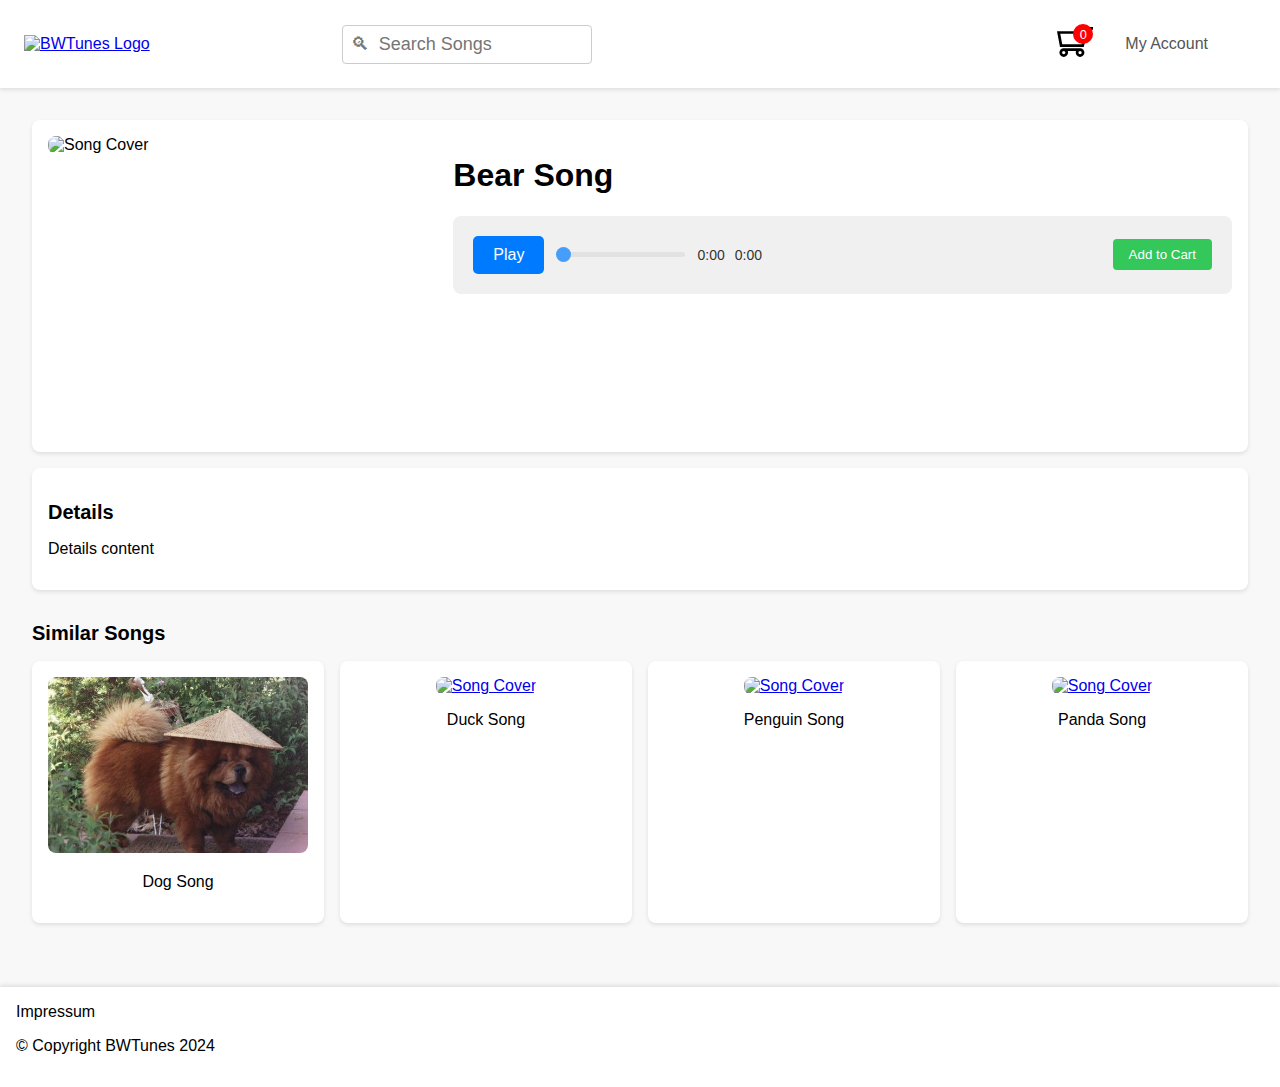
==== pages/bear-song.html @ 96baf21c "Merge pull request #13 from 1curafu/develop" ====
<!DOCTYPE html>
<html lang="en">
<head>
    <meta charset="UTF-8">
    <meta name="viewport" content="width=device-width, initial-scale=1.0">
    <meta name="description" content="Main page">
    <title>BWTunes</title>
    <link rel="stylesheet" href="/styles/main.css">
</head>

<body>
    
    <nav class="navbar">
        <div class="navbar-left">
            <a href="index.html"><img src="/images/BWTunes Logo.png" alt="BWTunes Logo" class="logo"></a>
            <div class="search-container">
                <input type="text" id="search-bar" placeholder="🔍︎  Search Songs" class="search-bar">
                <div id="search-results" class="search-results"></div>
            </div>
        </div>
        <div class="navbar-right">
            <div class="notifications">
                <a class="cartbutton" href="/pages/shopping-cart.html">
                    <img src="/images/shopping-cart.svg" alt="Shopping Cart" class="shopping-cart">
                    <span class="notification-count">0</span>
                </a>
            </div>
            <div class="account">
                <a href="/pages/profile.html">My Account</a>
            </div>
        </div>
    </nav>

    <main class="main-content">
        <div class="song-detail">
            <div class="song-cover">
                <img src="/images/bear.avif" alt="Song Cover" class="cover-image-bear">
            </div>
            <div class="song-info">
                <h1 class="song-title">Bear Song</h1>
                <div class="song-actions">
                    <div class="audio-player">
                        <button class="play-pause">Play</button>
                        <audio id="demoSound" src="/music/music-bear.mp3" preload="metadata"></audio>
                        <input type="range" class="seek-bar" value="0" min="0" max="100">
                        <span class="current-time">0:00</span>
                        <span class="duration">0:00</span>
                    </div>
                    <button id="add-to-cart" class="cart-button">Add to Cart</button>
                </div>
            </div>
        </div>
       
        <div class="song-details">
            <h2>Details</h2>
            <p>Details content</p>
        </div>

        <div class="similar-songs">
            <h2>Similar Songs</h2>
            <div class="song-grid">
                <div class="song-item">
                    <a href="/index.html" ><img src="/images/chinesedog.jpg" alt="Song Cover" class="cover-image"></a>
                    <p>Dog Song</p>
                </div>
                <div class="song-item">
                    <a href="#"><img src="/images/duck.webp" alt="Song Cover" class="cover-image"></a>
                    <p>Duck Song</p>
                </div>
                <div class="song-item">
                   <a href="#"><img src="/images/penguin.webp" alt="Song Cover" class="cover-image"></a>
                    <p>Penguin Song</p>
                </div>
                <div class="song-item">
                   <a href="#"><img src="/images/panda.jpg" alt="Song Cover" class="cover-image"></a>
                    <p>Panda Song</p>
                </div>
            </div>
        </div>
    </main>

    <footer class="footer">
        <a href="pages/impressum.html" target="_blank">Impressum</a>
        <p>© Copyright BWTunes 2024</p>
    </footer>
<script src="/scripts/cart.js"></script> 
<script src="/scripts/script.js"></script>
---- styles/main.css ----
body {
    background-color: #f8f8f8;
    font-family: Arial, sans-serif;
    margin: 0;
    padding: 0;
}

.navbar {
    background-color: #fff;
    box-shadow: 0 2px 4px rgba(0, 0, 0, 0.1);
    display: flex;
    justify-content: space-between;
    padding: 1.5rem;
    align-items: center;
}

.navbar-left {
    display: flex;
    align-items: center;
}

.logo {
    height: 80px;
    width: 80px;
    transition: 0.9s;
}

.logo:hover {
    transform:scale(1.4);
}

.search-bar {
    margin-left: 12rem;
    padding: 0.5rem;
    border: 1px solid #ccc;
    border-radius: 4px;
    transition: 0.7s;
    font-size: large;
}

.search-bar:hover {
    transform:scale(1.1);
}

.navbar-right {
    display: flex;
    align-items: center;
}

.notifications {
    position: relative;
    transition: 0.9s;
}

.notifications:hover {
    transform: scale(1.2);
}

.icon {
    height: 24px;
    width: 24px;
}

.notification-count {
    position: absolute;
    top: -4px;
    right: -8px;
    background-color: red;
    color: white;
    border-radius: 50%;
    padding: 2px 6px;
    font-size: 10px;
}

.account {
    margin-left: 2rem;
    transition:0.9s;
    margin-right: 3rem;
    transition: 0.9s;
}

.account a {
    text-decoration: none;
    color: #555;
}


.account:hover {
    color:lightskyblue;
    transform:scale(1.2);
}

.main-content {
    padding: 2rem;
}

.song-detail {
    display: flex;
    background-color: #fff;
    box-shadow: 0 2px 4px rgba(0, 0, 0, 0.1);
    border-radius: 8px;
    padding: 1rem;
    margin-bottom: 1rem;
}

.song-cover {
    flex: 1;
    width: 300px;
    height: 300px;
}

.cover-image {
    border-radius: 8px;
    width: 100%;
    height: auto;
}

.cover-image-bear {
    border-radius: 8px;
    width: auto;
    height: 100%;
}

.song-info {
    flex: 2;
    margin-left: 1rem;
}

.cart-button {
    padding: 0.5rem 1rem;
    border: none;
    border-radius: 4px;
    color: #fff;
    cursor: pointer;
}

.demo-button {
    background-color: #007aff;
    transition:0.9s;
}

.demo-button:hover {
    transform: scale(1.2);
}

.cart-button {
    background-color: #34c759;
    transition: 0.9s;
}

.cart-button:hover {
    transform: scale(1.2);    
}


.song-details {
    background-color: #fff;
    box-shadow: 0 2px 4px rgba(0, 0, 0, 0.1);
    border-radius: 8px;
    padding: 1rem;
    margin-top: 1rem;
}

.song-details h2 {
    font-size: 20px;
    margin-bottom: 0.5rem;
}

.similar-songs {
    margin-top: 2rem;
}

.similar-songs h2 {
    font-size: 20px;
    margin-bottom: 1rem;
}

.song-grid {
    display: grid;
    grid-template-columns: repeat(4, 1fr);
    gap: 1rem;
}

.song-item {
    background-color: #fff;
    box-shadow: 0 2px 4px rgba(0, 0, 0, 0.1);
    border-radius: 8px;
    padding: 1rem;
    text-align: center;
    transition: 0.9s;
}

.song-item:hover {
    transform: scale(1.1);
}

.footer {
    background-color: #fff;
    box-shadow: 0 -2px 4px rgba(0, 0, 0, 0.1);
    text-align: left;
    padding: 1rem;
    margin-top: 2rem;
}

.footer a {
    text-decoration: none;
    color: inherit;
}

.footer a:hover {
    color:lightskyblue;
}

.cartbutton{
    color: inherit; 
    transition: 0.4s;
}

.cartbutton:hover{
    color:lightskyblue;
}



.song-actions {
    display: flex;
    justify-content: space-between;
    align-items: center;
    padding: 20px;
    background-color: #f0f0f0;
    border-radius: 8px;
    margin-top: 20px;
}


.audio-player {
    display: flex;
    align-items: center;
    gap: 10px;
}


.play-pause {
    padding: 10px 20px;
    background-color: #007bff;
    color: white;
    border: none;
    border-radius: 5px;
    cursor: pointer;
    font-size: 16px;
}

.play-pause:hover {
    background-color: #0056b3;
}


.seek-bar {
    -webkit-appearance: none;
    width: 100%;
    height: 5px;
    border-radius: 5px;
    background: #ddd;
    outline: none;
    opacity: 0.7;
    -webkit-transition: .2s;
    transition: opacity .2s;
}

.seek-bar:hover {
    opacity: 1;
}


.current-time, .duration {
    font-size: 14px;
    color: #333;
}


.seek-bar::-webkit-slider-thumb {
    -webkit-appearance: none;
    appearance: none;
    width: 15px;
    height: 15px;
    border-radius: 50%;
    background: #007bff;
    cursor: pointer;
}

.seek-bar::-moz-range-thumb {
    width: 15px;
    height: 15px;
    border-radius: 50%;
    background: #007bff;
    cursor: pointer;
}

.shopping-cart {
    width: 36px;
    height: 36px;
}

.notification-count {
    position: absolute;
    top: 0;
    right: 0;
    background: red;
    color: white;
    border-radius: 50%;
    padding: 0.2em 0.5em;
    font-size: 0.8em;
    transition: transform 0.3s ease-in-out;
}
.notification-count.bump {
    transform: scale(1.3);
}
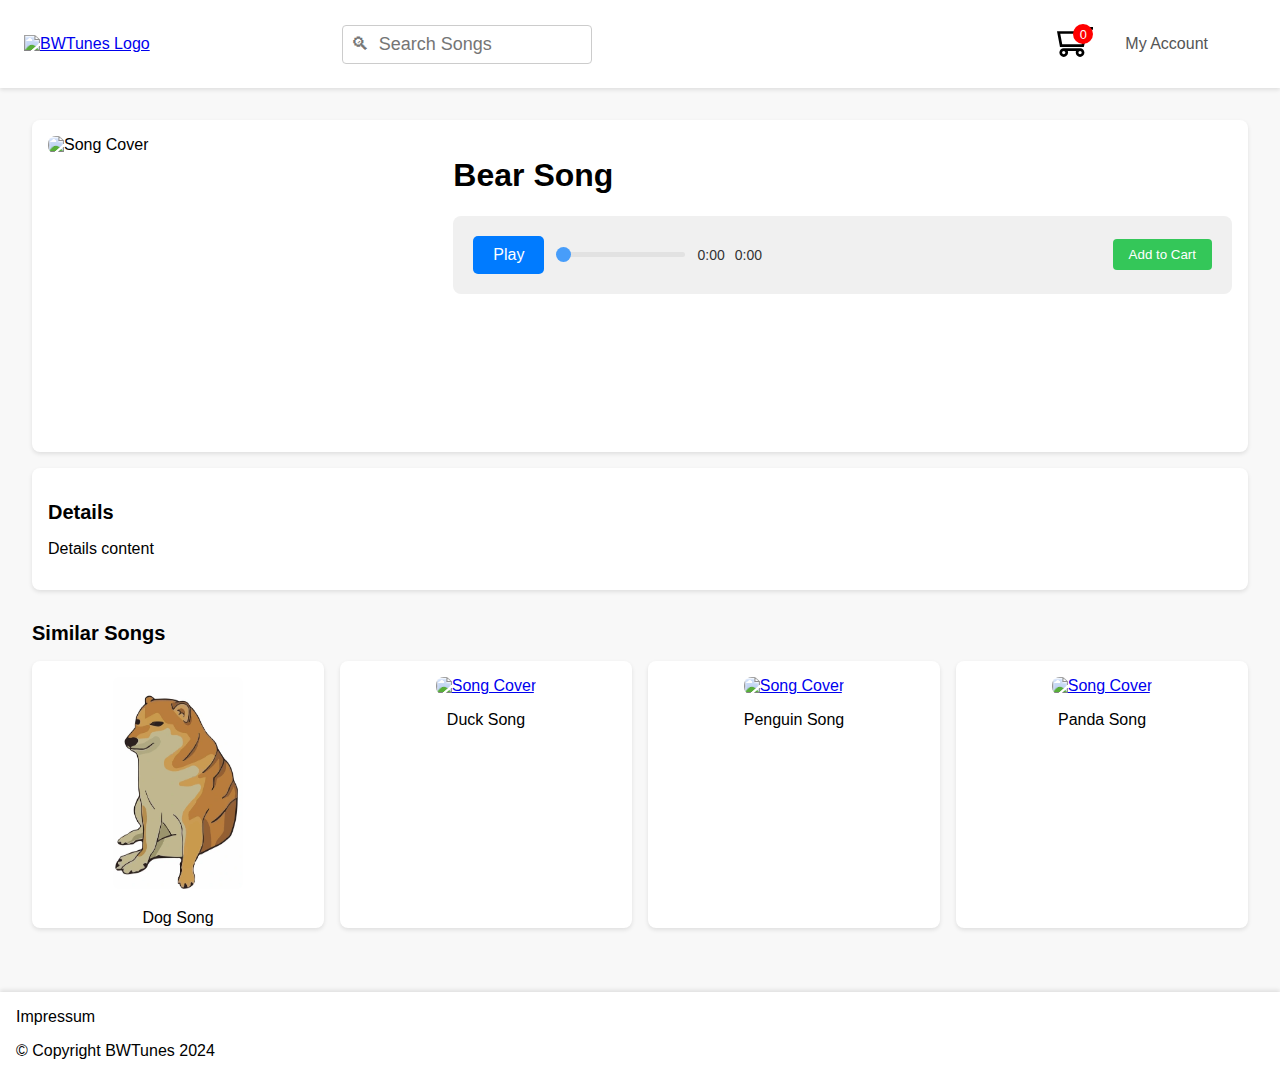
==== commit db128d7e: "fixed bear page and changed dog image" ====
--- a/pages/bear-song.html
+++ b/pages/bear-song.html
@@ -12,7 +12,7 @@
     
     <nav class="navbar">
         <div class="navbar-left">
-            <a href="index.html"><img src="/images/BWTunes Logo.png" alt="BWTunes Logo" class="logo"></a>
+            <a href="/pages/bear-song.html"><img src="/images/BWTunes Logo.png" alt="BWTunes Logo" class="logo"></a>
             <div class="search-container">
                 <input type="text" id="search-bar" placeholder="🔍︎  Search Songs" class="search-bar">
                 <div id="search-results" class="search-results"></div>
@@ -60,7 +60,7 @@
             <h2>Similar Songs</h2>
             <div class="song-grid">
                 <div class="song-item">
-                    <a href="/index.html" ><img src="/images/chinesedog.jpg" alt="Song Cover" class="cover-image"></a>
+                    <a href="/index.html" ><img src="/images/doge.webp" alt="Song Cover" class="cover-image"></a>
                     <p>Dog Song</p>
                 </div>
                 <div class="song-item">
--- a/styles/main.css
+++ b/styles/main.css
@@ -111,8 +111,8 @@
 
 .cover-image {
     border-radius: 8px;
-    width: 100%;
-    height: auto;
+    width: 50%;
+    height: 90%;
 }
 
 .cover-image-bear {
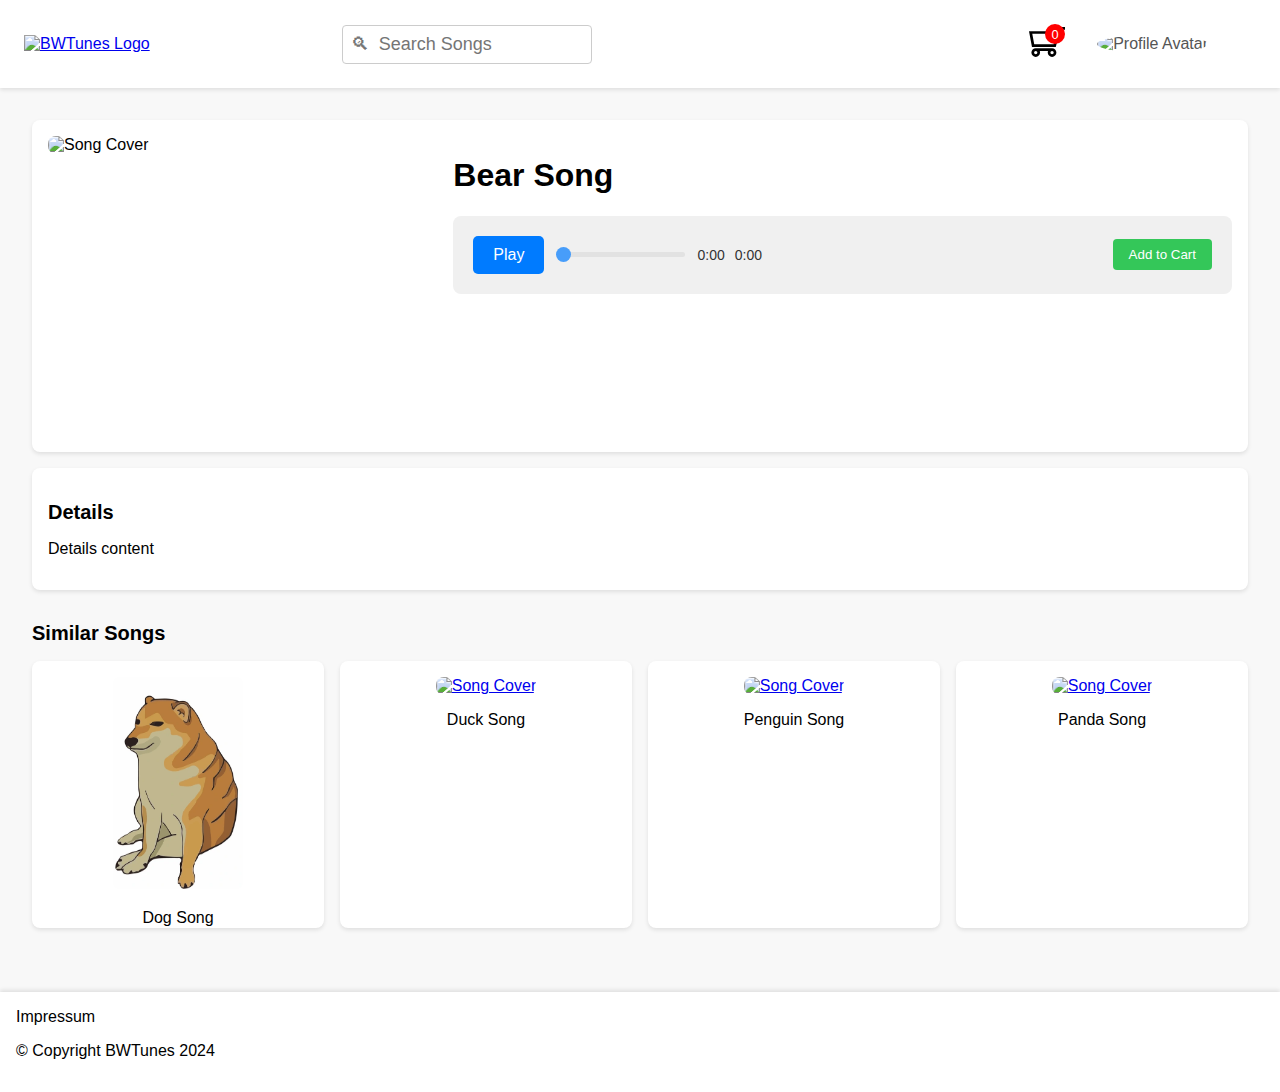
==== commit 16a67602: "Added avatar instead of text account" ====
--- a/pages/bear-song.html
+++ b/pages/bear-song.html
@@ -3,7 +3,7 @@
 <head>
     <meta charset="UTF-8">
     <meta name="viewport" content="width=device-width, initial-scale=1.0">
-    <meta name="description" content="Main page">
+    <meta name="description" content="Bear page">
     <title>BWTunes</title>
     <link rel="stylesheet" href="/styles/main.css">
 </head>
@@ -12,7 +12,7 @@
     
     <nav class="navbar">
         <div class="navbar-left">
-            <a href="/pages/bear-song.html"><img src="/images/BWTunes Logo.png" alt="BWTunes Logo" class="logo"></a>
+            <a href="../index.html"><img src="/images/BWTunes Logo.png" alt="BWTunes Logo" class="logo"></a>
             <div class="search-container">
                 <input type="text" id="search-bar" placeholder="🔍︎  Search Songs" class="search-bar">
                 <div id="search-results" class="search-results"></div>
@@ -26,7 +26,9 @@
                 </a>
             </div>
             <div class="account">
-                <a href="/pages/profile.html">My Account</a>
+                <a href="/pages/profile.html">
+                    <img id="navbar-avatar" src="/images/default-avatar.png" alt="Profile Avatar" class="avatar">
+                </a>
             </div>
         </div>
     </nav>
@@ -64,15 +66,15 @@
                     <p>Dog Song</p>
                 </div>
                 <div class="song-item">
-                    <a href="#"><img src="/images/duck.webp" alt="Song Cover" class="cover-image"></a>
+                    <a href="/pages/duck-song.html"><img src="/images/duck.webp" alt="Song Cover" class="cover-image"></a>
                     <p>Duck Song</p>
                 </div>
                 <div class="song-item">
-                   <a href="#"><img src="/images/penguin.webp" alt="Song Cover" class="cover-image"></a>
+                   <a href="/pages/penguin-song.html"><img src="/images/penguin.webp" alt="Song Cover" class="cover-image"></a>
                     <p>Penguin Song</p>
                 </div>
                 <div class="song-item">
-                   <a href="#"><img src="/images/panda.jpg" alt="Song Cover" class="cover-image"></a>
+                   <a href="/pages/panda-song.html"><img src="/images/panda.jpg" alt="Song Cover" class="cover-image"></a>
                     <p>Panda Song</p>
                 </div>
             </div>
@@ -80,7 +82,7 @@
     </main>
 
     <footer class="footer">
-        <a href="pages/impressum.html" target="_blank">Impressum</a>
+        <a href="/pages/impressum.html" target="_blank">Impressum</a>
         <p>© Copyright BWTunes 2024</p>
     </footer>
 <script src="/scripts/cart.js"></script> 
--- a/styles/main.css
+++ b/styles/main.css
@@ -314,4 +314,10 @@
 }
 .notification-count.bump {
     transform: scale(1.3);
-}+}
+
+#navbar-avatar {
+    height: 40px; /* Smaller size */
+    width: 40px; /* Maintain aspect ratio */
+    border-radius: 50%; /* Round frame */
+}
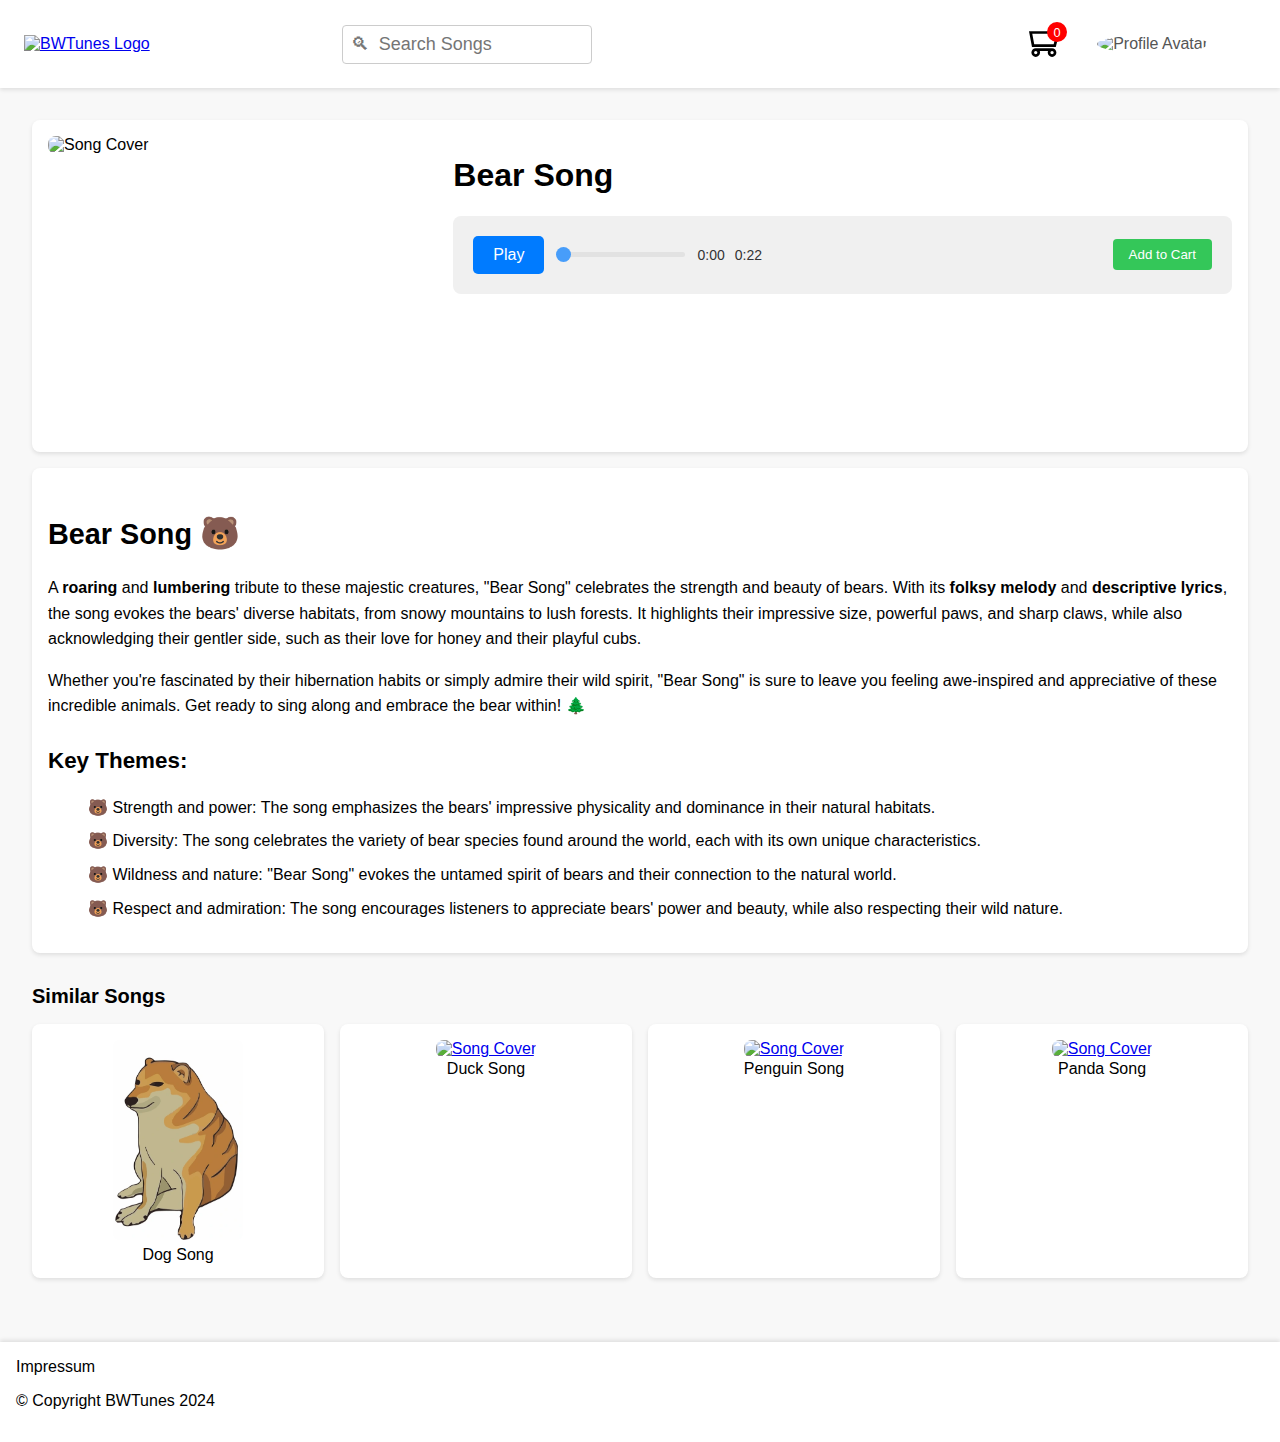
==== commit d25db1eb: "Updated database" ====
--- a/pages/bear-song.html
+++ b/pages/bear-song.html
@@ -54,9 +54,23 @@
         </div>
        
         <div class="song-details">
-            <h2>Details</h2>
-            <p>Details content</p>
+            <h2 class="song-title">Bear Song <span class="emoji">🐻</span></h2>
+            <p class="intro-text">
+                A <span class="highlight">roaring</span> and <span class="highlight">lumbering</span> tribute to these majestic creatures, "Bear Song" celebrates the strength and beauty of bears. With its <span class="highlight">folksy melody</span> and <span class="highlight">descriptive lyrics</span>, the song evokes the bears' diverse habitats, from snowy mountains to lush forests. It highlights their impressive size, powerful paws, and sharp claws, while also acknowledging their gentler side, such as their love for honey and their playful cubs. 
+            </p>
+            <p>
+                Whether you're fascinated by their hibernation habits or simply admire their wild spirit, "Bear Song" is sure to leave you feeling awe-inspired and appreciative of these incredible animals. Get ready to sing along and embrace the bear within! <span class="emoji">🌲</span> 
+            </p>
+        
+            <h3 class="bear-themes-heading">Key Themes:</h3>
+            <ul class="bear-key-themes">
+                <li>Strength and power: The song emphasizes the bears' impressive physicality and dominance in their natural habitats.</li>
+                <li>Diversity: The song celebrates the variety of bear species found around the world, each with its own unique characteristics.</li>
+                <li>Wildness and nature: "Bear Song" evokes the untamed spirit of bears and their connection to the natural world.</li>
+                <li>Respect and admiration: The song encourages listeners to appreciate bears' power and beauty, while also respecting their wild nature.</li>
+            </ul>
         </div>
+        
 
         <div class="similar-songs">
             <h2>Similar Songs</h2>
@@ -85,5 +99,7 @@
         <a href="/pages/impressum.html" target="_blank">Impressum</a>
         <p>© Copyright BWTunes 2024</p>
     </footer>
-<script src="/scripts/cart.js"></script> 
-<script src="/scripts/script.js"></script> +    <script src="/scripts/cart.js"></script> 
+    <script src="/scripts/script.js"></script> 
+</body>
+</html>--- a/styles/main.css
+++ b/styles/main.css
@@ -188,6 +188,9 @@
     padding: 1rem;
     text-align: center;
     transition: 0.9s;
+}
+.song-item p {
+    margin-top: 2px;
 }
 
 .song-item:hover {
@@ -303,8 +306,8 @@
 
 .notification-count {
     position: absolute;
-    top: 0;
-    right: 0;
+    top: -2px;
+    right: -2px;
     background: red;
     color: white;
     border-radius: 50%;
@@ -321,3 +324,75 @@
     width: 40px; /* Maintain aspect ratio */
     border-radius: 50%; /* Round frame */
 }
+
+.song-details {
+    /* Add your preferred styling here */
+    font-family: sans-serif;
+    line-height: 1.6;
+}
+
+.song-details h2 {
+    /* Style the song title */
+    font-size: 1.8rem;
+    margin-bottom: 1rem;
+}
+
+.song-details h3 {
+    /* Style the key themes heading */
+    font-size: 1.4rem;
+    margin-top: 1.5rem;
+    margin-bottom: 0.5rem;
+}
+
+.song-title .emoji {
+    font-size: 2rem; /* Make the emoji larger */
+}
+
+.intro-text .highlight {
+    font-weight: bold; /* Make certain words bold for emphasis */
+}
+
+.dog-key-themes li {
+    list-style: none; /* Remove default list styling */
+    margin-bottom: 0.5rem;
+}
+
+.panda-key-themes li {
+    list-style: none; /* Remove default list styling */
+    margin-bottom: 0.5rem;
+}
+
+.penguin-key-themes li {
+    list-style: none; /* Remove default list styling */
+    margin-bottom: 0.5rem;
+}
+
+.duck-key-themes li {
+    list-style: none; /* Remove default list styling */
+    margin-bottom: 0.5rem;
+}
+
+.bear-key-themes li {
+    list-style: none; /* Remove default list styling */
+    margin-bottom: 0.5rem;
+}
+
+.dog-key-themes li::before {
+    content: "🐾 "; /* Add a paw print before each list item */
+}
+
+.penguin-key-themes li::before {
+    content: "🐧 "; /* Add a penguin emoji before each list item */
+}
+
+.panda-key-themes li::before {
+    content: "🐼 "; /* Add a panda emoji before each list item */
+}
+
+.duck-key-themes li::before {
+    content: "🦆 "; /* Add a duck emoji before each list item */
+}
+
+.bear-key-themes li::before {
+    content: "🐻 "; /* Add a bear emoji before each list item */
+}
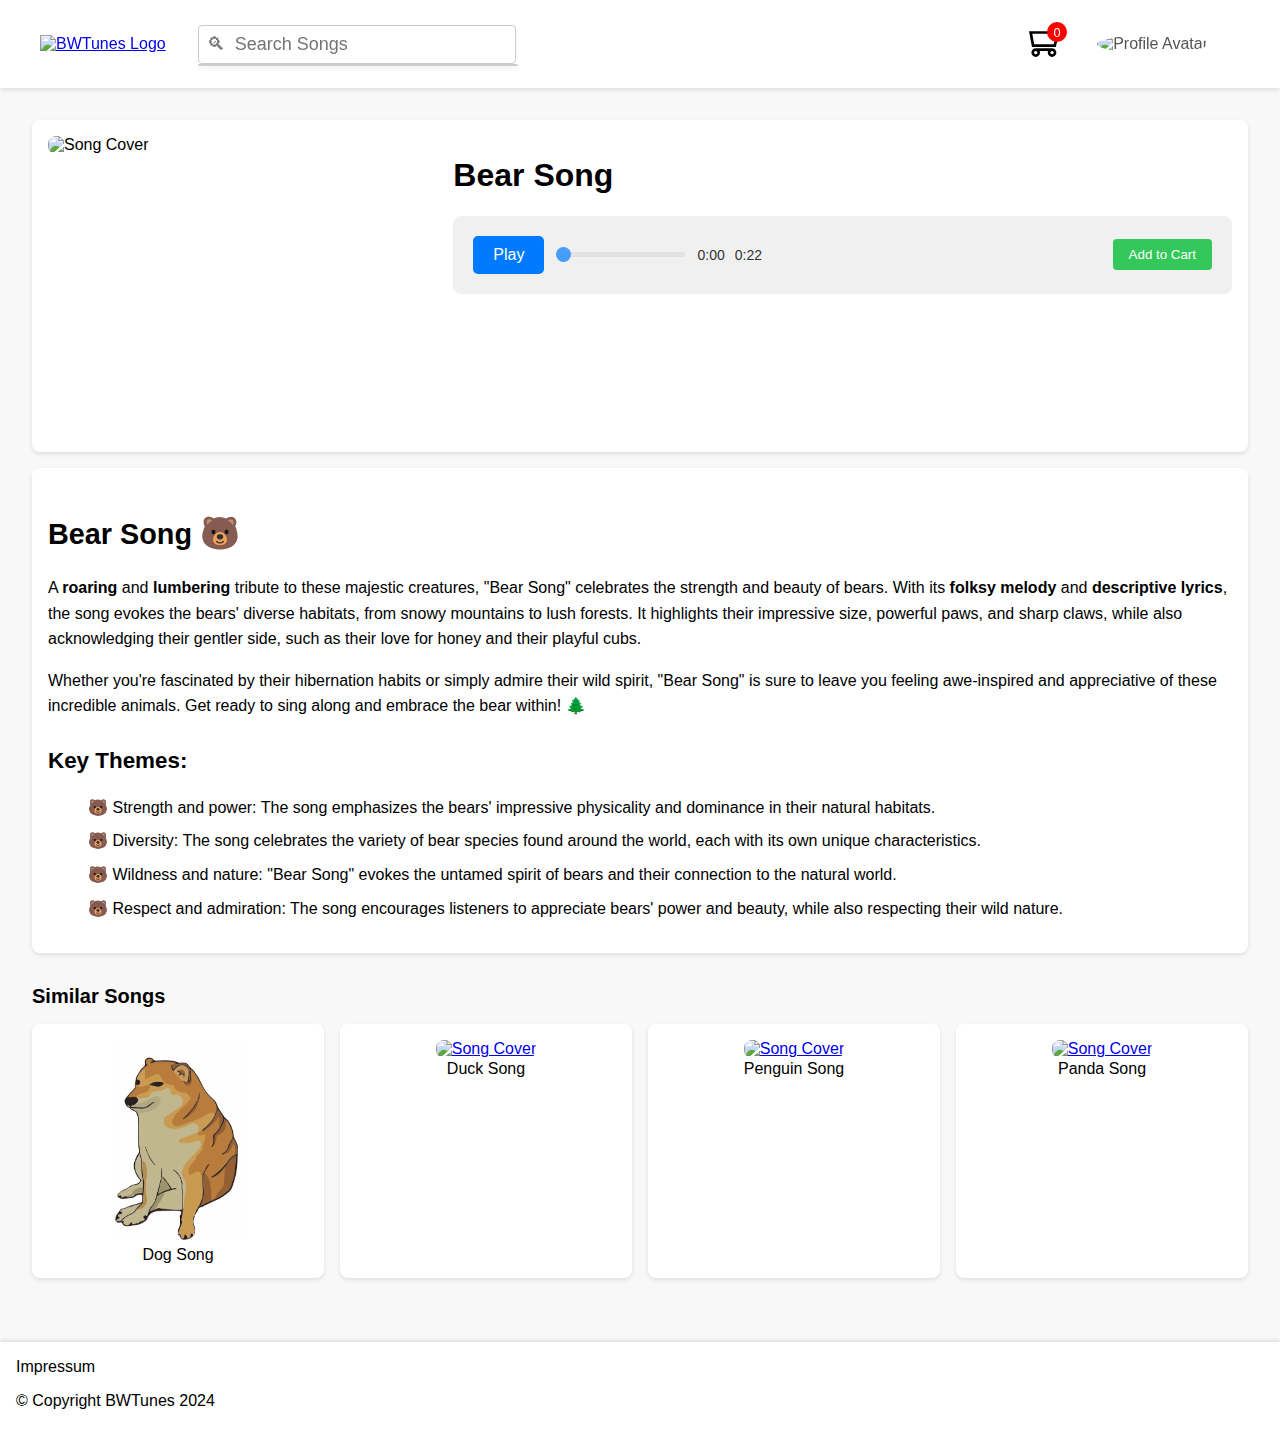
==== commit 71d80041: "Added favicon" ====
--- a/pages/bear-song.html
+++ b/pages/bear-song.html
@@ -6,6 +6,7 @@
     <meta name="description" content="Bear page">
     <title>BWTunes</title>
     <link rel="stylesheet" href="/styles/main.css">
+    <link rel="icon" href="/images/favicon.ico" type="image/x-icon">
 </head>
 
 <body>
@@ -99,7 +100,7 @@
         <a href="/pages/impressum.html" target="_blank">Impressum</a>
         <p>© Copyright BWTunes 2024</p>
     </footer>
-    <script src="/scripts/cart.js"></script> 
+    <script src="/scripts/search.js"></script> 
     <script src="/scripts/script.js"></script> 
 </body>
 </html>--- a/styles/main.css
+++ b/styles/main.css
@@ -12,6 +12,9 @@
     justify-content: space-between;
     padding: 1.5rem;
     align-items: center;
+    position: sticky;
+    z-index: 1000;
+    top:0;
 }
 
 .navbar-left {
@@ -23,6 +26,10 @@
     height: 80px;
     width: 80px;
     transition: 0.9s;
+    padding-left: 1rem;    /* would add this for style but we would have to fix the issue with the picture placement. the logo background shows that the box is bigger than the picture itself.
+    border-radius: 4px;
+    background-color: black;
+    */
 }
 
 .logo:hover {
@@ -30,16 +37,64 @@
 }
 
 .search-bar {
-    margin-left: 12rem;
     padding: 0.5rem;
     border: 1px solid #ccc;
     border-radius: 4px;
     transition: 0.7s;
     font-size: large;
+    width: 300px; /* Adjust width as needed */
 }
 
 .search-bar:hover {
     transform:scale(1.1);
+}
+
+.search-container {
+    position: relative;
+    margin-left: 2rem; /* Adjust margin as needed */
+}
+
+.search-results {
+    position: absolute;
+    top: 100%;
+    left: 0;
+    width: 100%;
+    max-height: 200px; /* Limit max height */
+    overflow-y: auto; /* Add scroll for overflow */
+    background-color: #fff;
+    border: 1px solid #ccc;
+    border-radius: 4px;
+    box-shadow: 0 2px 4px rgba(0, 0, 0, 0.1);
+    z-index: 1000;
+}
+
+.result-item {
+    display: flex;
+    align-items: center;
+    padding: 0.5rem;
+    cursor: pointer;
+    transition: background-color 0.3s;
+}
+
+.result-item:hover {
+    background-color: #f0f0f0;
+}
+
+.result-item img {
+    width: 50px;
+    height: 50px;
+    margin-right: 10px;
+    border-radius: 4px;
+}
+
+.result-item span {
+    font-size: 14px;
+}
+
+.no-results {
+    padding: 0.5rem;
+    text-align: center;
+    color: #888;
 }
 
 .navbar-right {
@@ -132,6 +187,8 @@
     border-radius: 4px;
     color: #fff;
     cursor: pointer;
+    background-color: #34c759;
+    transition: 0.9s;
 }
 
 .demo-button {
@@ -143,11 +200,6 @@
     transform: scale(1.2);
 }
 
-.cart-button {
-    background-color: #34c759;
-    transition: 0.9s;
-}
-
 .cart-button:hover {
     transform: scale(1.2);    
 }
@@ -159,11 +211,14 @@
     border-radius: 8px;
     padding: 1rem;
     margin-top: 1rem;
+    font-family: sans-serif;
+    line-height: 1.6;
 }
 
 .song-details h2 {
     font-size: 20px;
-    margin-bottom: 0.5rem;
+    font-size: 1.8rem;
+    margin-bottom: 1rem;
 }
 
 .similar-songs {
@@ -320,79 +375,66 @@
 }
 
 #navbar-avatar {
-    height: 40px; /* Smaller size */
-    width: 40px; /* Maintain aspect ratio */
-    border-radius: 50%; /* Round frame */
-}
-
-.song-details {
-    /* Add your preferred styling here */
-    font-family: sans-serif;
-    line-height: 1.6;
-}
-
-.song-details h2 {
-    /* Style the song title */
-    font-size: 1.8rem;
-    margin-bottom: 1rem;
+    height: 40px;
+    width: 40px; 
+    border-radius: 50%;
 }
 
 .song-details h3 {
-    /* Style the key themes heading */
     font-size: 1.4rem;
     margin-top: 1.5rem;
     margin-bottom: 0.5rem;
 }
 
 .song-title .emoji {
-    font-size: 2rem; /* Make the emoji larger */
+    font-size: 2rem;
 }
 
 .intro-text .highlight {
-    font-weight: bold; /* Make certain words bold for emphasis */
+    font-weight: bold;
 }
 
 .dog-key-themes li {
-    list-style: none; /* Remove default list styling */
+    list-style: none;
     margin-bottom: 0.5rem;
 }
 
 .panda-key-themes li {
-    list-style: none; /* Remove default list styling */
+    list-style: none;
     margin-bottom: 0.5rem;
 }
 
 .penguin-key-themes li {
-    list-style: none; /* Remove default list styling */
+    list-style: none;
     margin-bottom: 0.5rem;
 }
 
 .duck-key-themes li {
-    list-style: none; /* Remove default list styling */
+    list-style: none;
     margin-bottom: 0.5rem;
 }
 
 .bear-key-themes li {
-    list-style: none; /* Remove default list styling */
+    list-style: none;
     margin-bottom: 0.5rem;
 }
 
 .dog-key-themes li::before {
-    content: "🐾 "; /* Add a paw print before each list item */
+    content: "🐾 ";
 }
 
 .penguin-key-themes li::before {
-    content: "🐧 "; /* Add a penguin emoji before each list item */
+    content: "🐧 ";
 }
 
 .panda-key-themes li::before {
-    content: "🐼 "; /* Add a panda emoji before each list item */
+    content: "🐼 ";
 }
 
 .duck-key-themes li::before {
-    content: "🦆 "; /* Add a duck emoji before each list item */
+    content: "🦆 ";
 }
 
 .bear-key-themes li::before {
-    content: "🐻 "; /* Add a bear emoji before each list item */
-}
+    content: "🐻 ";
+}
